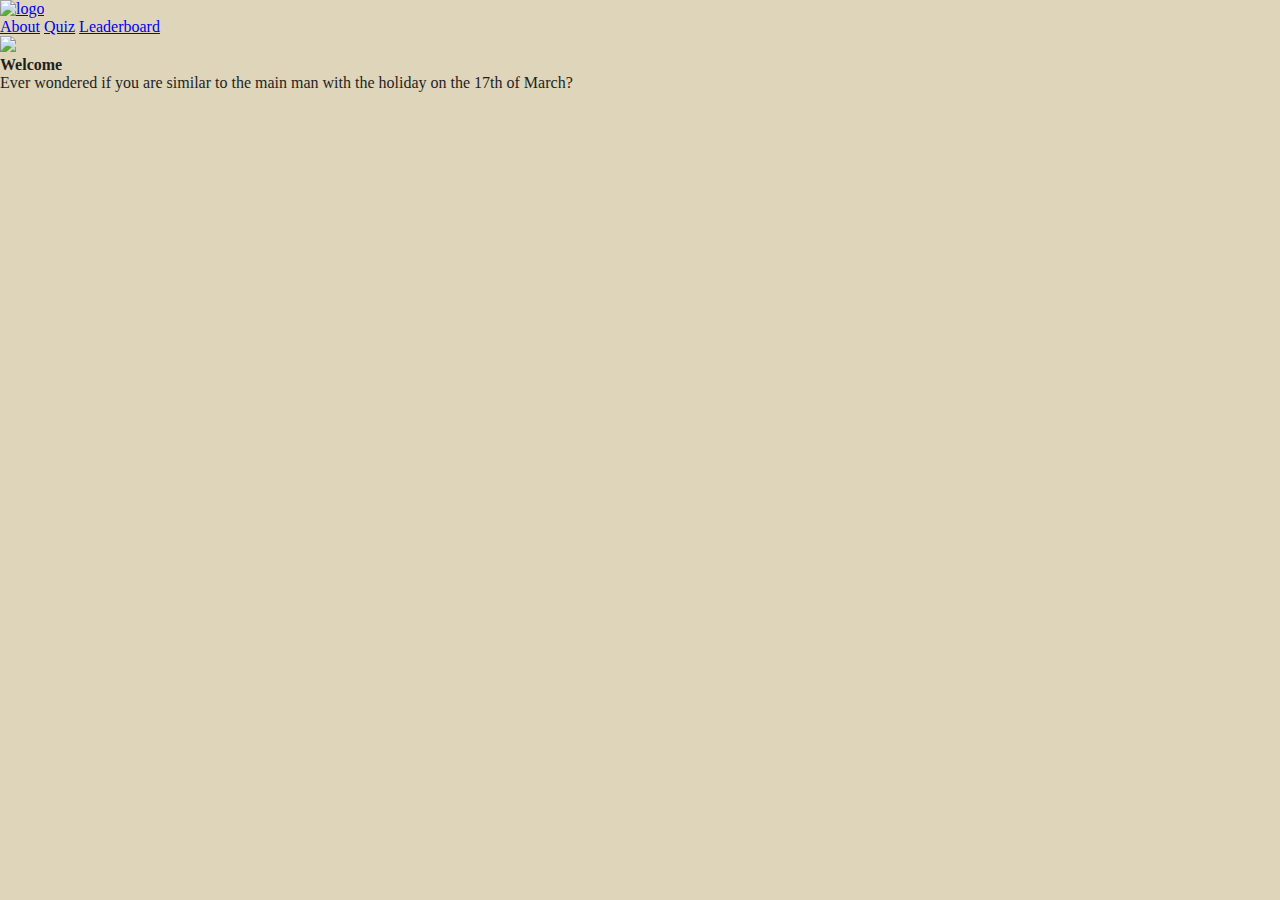
==== index.html @ 651b37b7 "Default navbar added, with accompanying JS to toggle mobile menu. Also, root variables and default c" ====
<!DOCTYPE html>
<html lang="en">
  <head>
    <meta charset="UTF-8" />
    <meta
      name="viewport"
      content="width=device-width, user-scalable=no, initial-scale=1.0, maximum-scale=1.0, minimum-scale=1.0"
    />
    <meta http-equiv="X-UA-Compatible" content="ie=edge" />
    <link rel="stylesheet" href="https://cdnjs.cloudflare.com/ajax/libs/bulma/0.9.2/css/bulma.min.css"
      integrity="sha512-byErQdWdTqREz6DLAA9pCnLbdoGGhXfU6gm1c8bkf7F51JVmUBlayGe2A31VpXWQP+eiJ3ilTAZHCR3vmMyybA=="
      crossorigin="anonymous"
    />
    <link rel="stylesheet" href="assets/css/style.css" />
    <title>How Patrick are you?</title>
  </head>
  <body>
    <nav class="navbar has-shadow is-white">
      <div class="navbar-brand">
        <a href="index.html" class="navbar-item">
          <img src="assets/images/logo-500x500.png" class="brand-image" alt="logo">
        </a>

        <a class="navbar-burger" id="burger-icon" aria-label="menu" aria-expanded="false" data-target="navbar-links">
          <span aria-hidden="true"></span>
          <span aria-hidden="true"></span>
          <span aria-hidden="true"></span>
        </a>
      </div>

      <div class="navbar-menu" id="nav-links">
        <div class="navbar-end">
          <a href="#" class="navbar-item">About</a>
          <a href="#" class="navbar-item">Quiz</a>
          <a href="#" class="navbar-item">Leaderboard</a>
        </div>
      </div>
    </nav>

    <div class="container">
      <div class="media">
        <figure class="media-left">
          <p class="image is-64x64">
            <img class="mx-4 my-4" src="assets/images/logo-200x200.png">
          </p>
        </figure>
        <div class="media-content">
          <div class="content mx-4">
            <p>
              <strong>Welcome</strong>
              <br>
              Ever wondered if you are similar to the main man with the holiday on the 17th of March?
            </p>
          </div>
        </div>
      </div>
    </div>

    <script src="assets/js/main.js" type="module" defer></script>
    <script src="assets/js/egg.js" defer></script>
    <!-- The core Firebase JS SDK is always required and must be listed first -->
    <script src="https://www.gstatic.com/firebasejs/8.2.10/firebase-app.js"></script>
    <script src="https://www.gstatic.com/firebasejs/8.2.10/firebase-firestore.js"></script>
  </body>
</html>
---- assets/css/style.css ----
/* Global styles */
@import url('https://fonts.googleapis.com/css2?family=Luckiest+Guy&family=Poppins:wght@200;300;400;500;600;700&display=swap');

:root {
    /* Color variables */
    --primary-color: #2a3719;
    --secondary-color: #5f6c39;
    --teritary-color: #ddd5ba;
    --supplementary-color-1: #e04b32;
    --supplementary-color-2: #cd8741;

    /* Typography variables */
    --primary-font: 'Luckiest Guy', sans-serif;
    --secondary-font: 'Poppins', sans-serif;
}

* {
    margin: 0;
    padding: 0;
    box-sizing: border-box;
}

body {
    min-height: 100vh;
    color: #1f1f1f;
    background: #ded5ba;
}

/* Navbar */

.navbar-item img {
    max-height: 4rem;
}
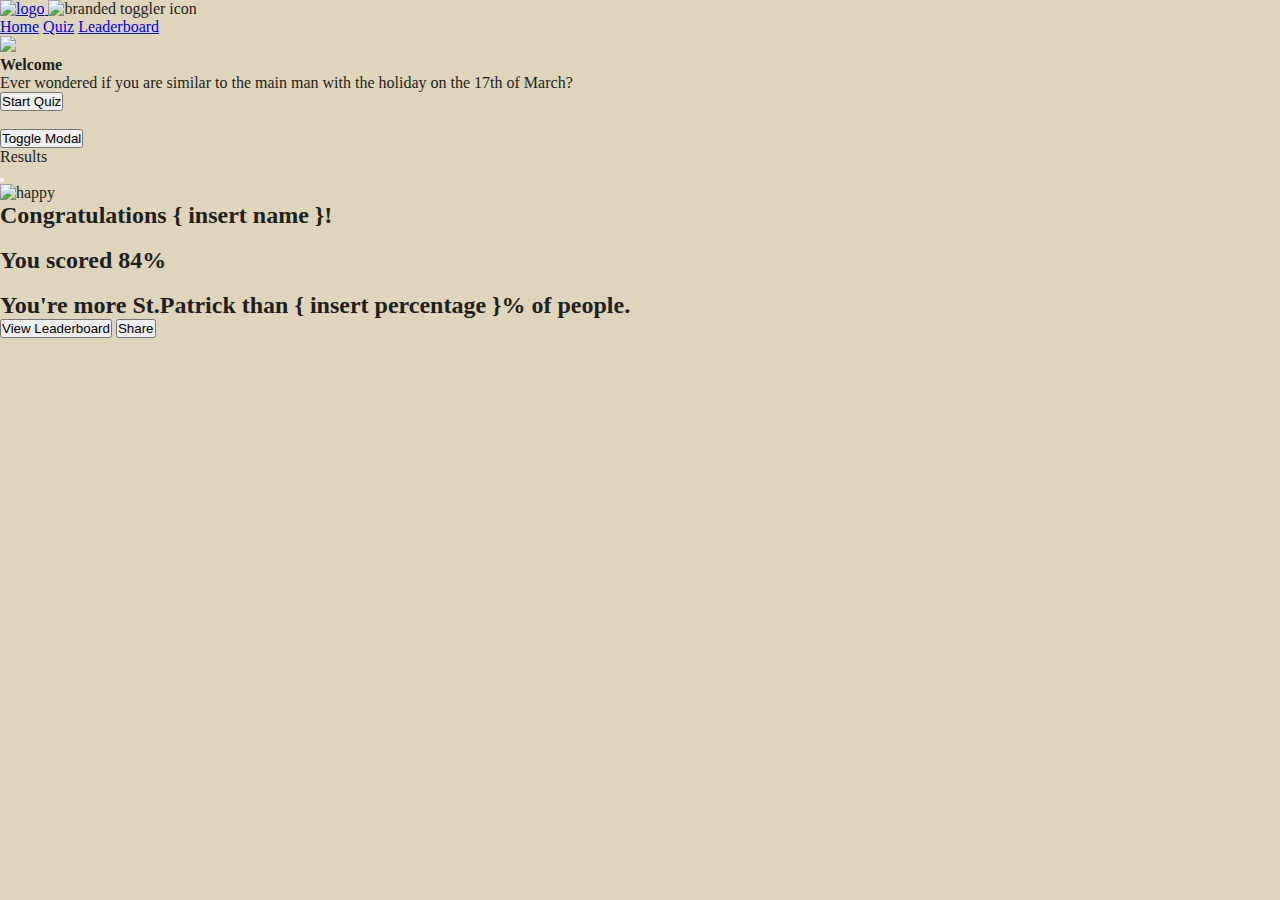
==== commit e7fc091f: "Adjust test html for quiz in index.html" ====
--- a/index.html
+++ b/index.html
@@ -7,7 +7,9 @@
       content="width=device-width, user-scalable=no, initial-scale=1.0, maximum-scale=1.0, minimum-scale=1.0"
     />
     <meta http-equiv="X-UA-Compatible" content="ie=edge" />
-    <link rel="stylesheet" href="https://cdnjs.cloudflare.com/ajax/libs/bulma/0.9.2/css/bulma.min.css"
+    <link
+      rel="stylesheet"
+      href="https://cdnjs.cloudflare.com/ajax/libs/bulma/0.9.2/css/bulma.min.css"
       integrity="sha512-byErQdWdTqREz6DLAA9pCnLbdoGGhXfU6gm1c8bkf7F51JVmUBlayGe2A31VpXWQP+eiJ3ilTAZHCR3vmMyybA=="
       crossorigin="anonymous"
     />
@@ -18,21 +20,29 @@
     <nav class="navbar has-shadow is-white">
       <div class="navbar-brand">
         <a href="index.html" class="navbar-item">
-          <img src="assets/images/logo-500x500.png" class="brand-image" alt="logo">
+          <img
+            src="assets/images/logo-500x500.png"
+            class="brand-image"
+            alt="logo"
+          />
         </a>
 
-        <a class="navbar-burger" id="burger-icon" aria-label="menu" aria-expanded="false" data-target="navbar-links">
-          <span aria-hidden="true"></span>
-          <span aria-hidden="true"></span>
-          <span aria-hidden="true"></span>
+        <a
+          class="navbar-burger"
+          id="burger-icon"
+          aria-label="menu"
+          aria-expanded="false"
+          data-target="navbar-links"
+        >
+          <img src="assets/images/happy.png" alt="branded toggler icon" />
         </a>
       </div>
 
       <div class="navbar-menu" id="nav-links">
         <div class="navbar-end">
-          <a href="#" class="navbar-item">About</a>
-          <a href="#" class="navbar-item">Quiz</a>
-          <a href="#" class="navbar-item">Leaderboard</a>
+          <a href="index.html" class="navbar-item active">Home</a>
+          <a href="quiz.html" class="navbar-item">Quiz</a>
+          <a href="leaderboard.html" class="navbar-item">Leaderboard</a>
         </div>
       </div>
     </nav>
@@ -41,24 +51,90 @@
       <div class="media">
         <figure class="media-left">
           <p class="image is-64x64">
-            <img class="mx-4 my-4" src="assets/images/logo-200x200.png">
+            <img class="mx-4 my-4" src="assets/images/logo-200x200.png" />
           </p>
         </figure>
         <div class="media-content">
           <div class="content mx-4">
             <p>
               <strong>Welcome</strong>
-              <br>
-              Ever wondered if you are similar to the main man with the holiday on the 17th of March?
+              <br />
+              Ever wondered if you are similar to the main man with the holiday
+              on the 17th of March?
             </p>
           </div>
+        </div>
+      </div>
+      
+      <!-- Quiz  -->
+      <section>
+        <div>
+          <button class="button is-primary">Start Quiz</button>
+          <div class="card">
+            <div class="card-content">
+              <div id=quiz-container class="content">
+                <form id=quiz-form>
+
+                </form>
+                
+              </div>
+            </div>
+          </div>
+        </div>
+
+
+      </section>
+        
+      <br />
+      <button class="button is-primary toggle-modal">Toggle Modal</button>
+      <!-- Modal that shows Results-->
+      <div class="modal">
+        <div class="modal-background"></div>
+        <div class="modal-card">
+          <header class="modal-card-head">
+            <p class="modal-card-title">Results</p>
+            <button class="delete" aria-label="close"></button>
+          </header>
+          <section class="modal-card-body">
+            <!-- Content ... -->
+            <div class="columns">
+              <div class="column">
+                <img src="assets/images/happy.png" alt="happy" />
+              </div>
+              <div class="column">
+                <h2 class="title is-6">Congratulations { insert name }!</h2>
+                <br />
+                <h2 class="subtitle is-6">You scored 84%</h2>
+                <br />
+                <h2 class="subtitle is-6">
+                  You're more St.Patrick than { insert percentage }% of people.
+                </h2>
+              </div>
+            </div>
+          </section>
+
+          <footer class="modal-card-foot">
+            <button class="button is-success">View Leaderboard</button>
+            <button class="button">Share</button>
+          </footer>
         </div>
       </div>
     </div>
 
     <script src="assets/js/main.js" type="module" defer></script>
     <script src="assets/js/egg.js" defer></script>
+    <script src="assets/js/quiz.js" type="module" defer></script>
     <!-- The core Firebase JS SDK is always required and must be listed first -->
+    <script
+      src="https://cdnjs.cloudflare.com/ajax/libs/firebase/8.2.10/firebase-app.min.js"
+      integrity="sha512-uhi8tWzjFbcViQhNZuPdN+IHMod12cFTR0t+wFEjKIsyMYtCcPmYPggC9TUx89INRK8Cxi3lJRuqIGBmoIVLsA=="
+      crossorigin="anonymous"
+    ></script>
+    <script
+      src="https://cdnjs.cloudflare.com/ajax/libs/firebase/8.2.10/firebase-storage.min.js"
+      integrity="sha512-aHHxjPF2yBEfLGFN186ttmR7i9igL6naLoCCh1EkwMxK6oP2+UqJ1Z2pqTYpjzPb8U+rwrXWAh0w51rD9dEwng=="
+      crossorigin="anonymous"
+    ></script>
     <script src="https://www.gstatic.com/firebasejs/8.2.10/firebase-app.js"></script>
     <script src="https://www.gstatic.com/firebasejs/8.2.10/firebase-firestore.js"></script>
   </body>
--- a/assets/css/style.css
+++ b/assets/css/style.css
@@ -1,33 +1,76 @@
 /* Global styles */
-@import url('https://fonts.googleapis.com/css2?family=Luckiest+Guy&family=Poppins:wght@200;300;400;500;600;700&display=swap');
+@import url("https://fonts.googleapis.com/css2?family=Luckiest+Guy&family=Poppins:wght@200;300;400;500;600;700&display=swap");
 
 :root {
-    /* Color variables */
-    --primary-color: #2a3719;
-    --secondary-color: #5f6c39;
-    --teritary-color: #ddd5ba;
-    --supplementary-color-1: #e04b32;
-    --supplementary-color-2: #cd8741;
+  /* Color variables */
+  --primary-color: #2a3719;
+  --secondary-color: #5f6c39;
+  --teritary-color: #ddd5ba;
+  --supplementary-color-1: #e04b32;
+  --supplementary-color-2: #cd8741;
 
-    /* Typography variables */
-    --primary-font: 'Luckiest Guy', sans-serif;
-    --secondary-font: 'Poppins', sans-serif;
+  /* Typography variables */
+  --primary-font: "Luckiest Guy", sans-serif;
+  --secondary-font: "Poppins", sans-serif;
 }
 
 * {
-    margin: 0;
-    padding: 0;
-    box-sizing: border-box;
+  margin: 0;
+  padding: 0;
+  box-sizing: border-box;
 }
 
 body {
-    min-height: 100vh;
-    color: #1f1f1f;
-    background: #ded5ba;
+  min-height: 100vh;
+  color: #1f1f1f;
+  background: #ded5ba;
 }
 
 /* Navbar */
 
 .navbar-item img {
-    max-height: 4rem;
-}+  max-height: 4rem;
+}
+
+.navbar-burger {
+  margin-top: 1rem;
+  margin-right: 1rem;
+}
+
+/* Leaderboard */
+
+.leaderboard-container {
+  height: 70vh;
+  display: flex;
+  flex-direction: column;
+  align-items: center;
+  justify-content: center;
+  font-family: var(--primary-font);
+  margin-top: 50px;
+}
+
+.leaderboard {
+  width: 80%;
+  background: white;
+  padding: 30px;
+  border-radius: 10px;
+  font-family: var(--secondary-font);
+}
+
+ol {
+  list-style: none;
+  display: flex;
+  flex-direction: column;
+  gap: 1rem;
+}
+
+li {
+  padding: 5px;
+  display: flex;
+  gap: 1rem;
+  list-style-position: inside;
+}
+
+.leaderboard-item {
+  border-bottom: 1px solid black;
+}
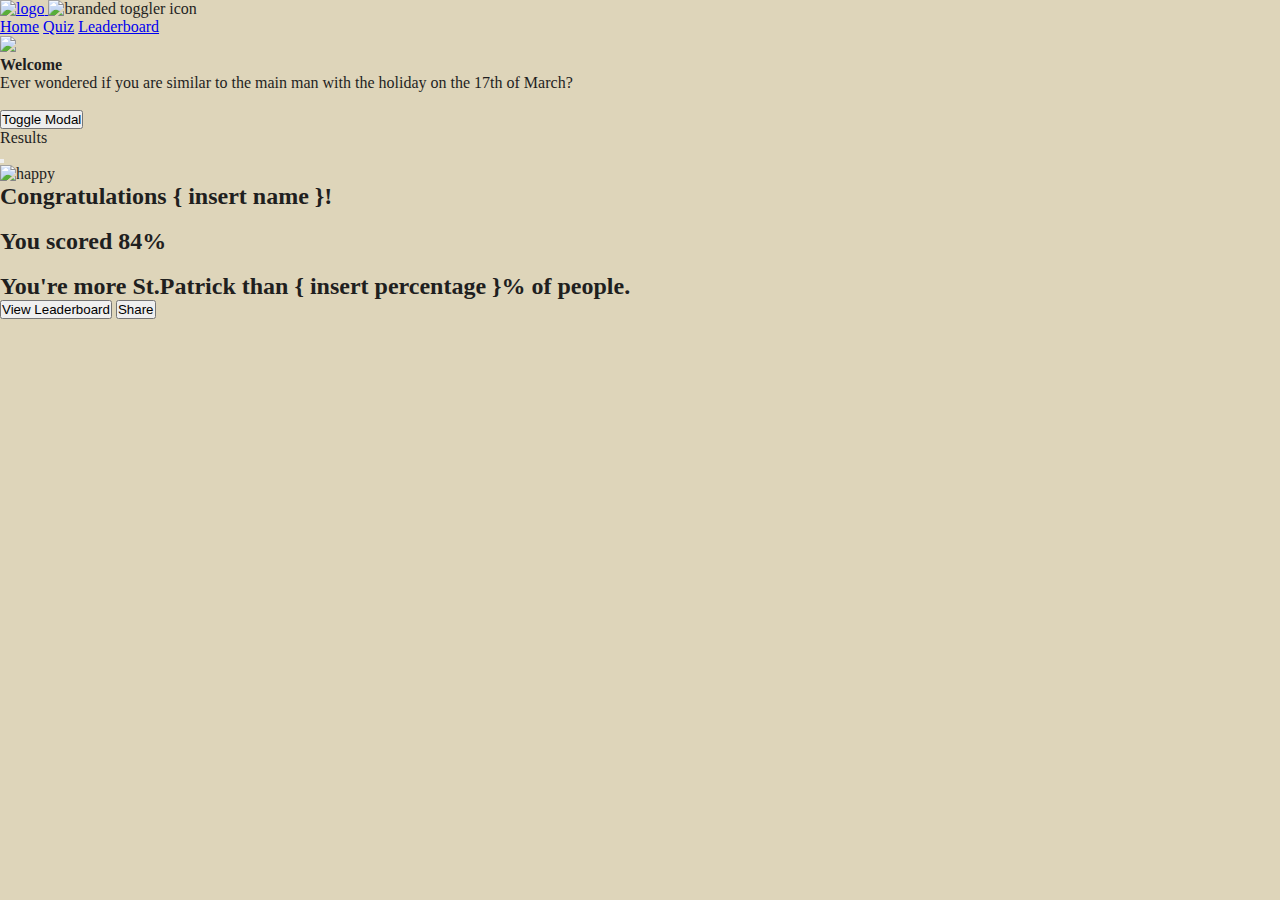
==== commit 2850171f: "Merge pull request #37 from Mr-Smyth/es-quiz-setup" ====
--- a/index.html
+++ b/index.html
@@ -66,24 +66,7 @@
         </div>
       </div>
       
-      <!-- Quiz  -->
-      <section>
-        <div>
-          <button class="button is-primary">Start Quiz</button>
-          <div class="card">
-            <div class="card-content">
-              <div id=quiz-container class="content">
-                <form id=quiz-form>
 
-                </form>
-                
-              </div>
-            </div>
-          </div>
-        </div>
-
-
-      </section>
         
       <br />
       <button class="button is-primary toggle-modal">Toggle Modal</button>
@@ -123,7 +106,6 @@
 
     <script src="assets/js/main.js" type="module" defer></script>
     <script src="assets/js/egg.js" defer></script>
-    <script src="assets/js/quiz.js" type="module" defer></script>
     <!-- The core Firebase JS SDK is always required and must be listed first -->
     <script
       src="https://cdnjs.cloudflare.com/ajax/libs/firebase/8.2.10/firebase-app.min.js"
--- a/assets/css/style.css
+++ b/assets/css/style.css
@@ -74,3 +74,17 @@
 .leaderboard-item {
   border-bottom: 1px solid black;
 }
+
+/* Quiz */
+
+#quiz-section {
+  width: 50%;
+}
+
+.questions {
+  font-family: var(--primary-font);
+}
+
+.answers {
+  font-family: var(--secondary-font);
+}
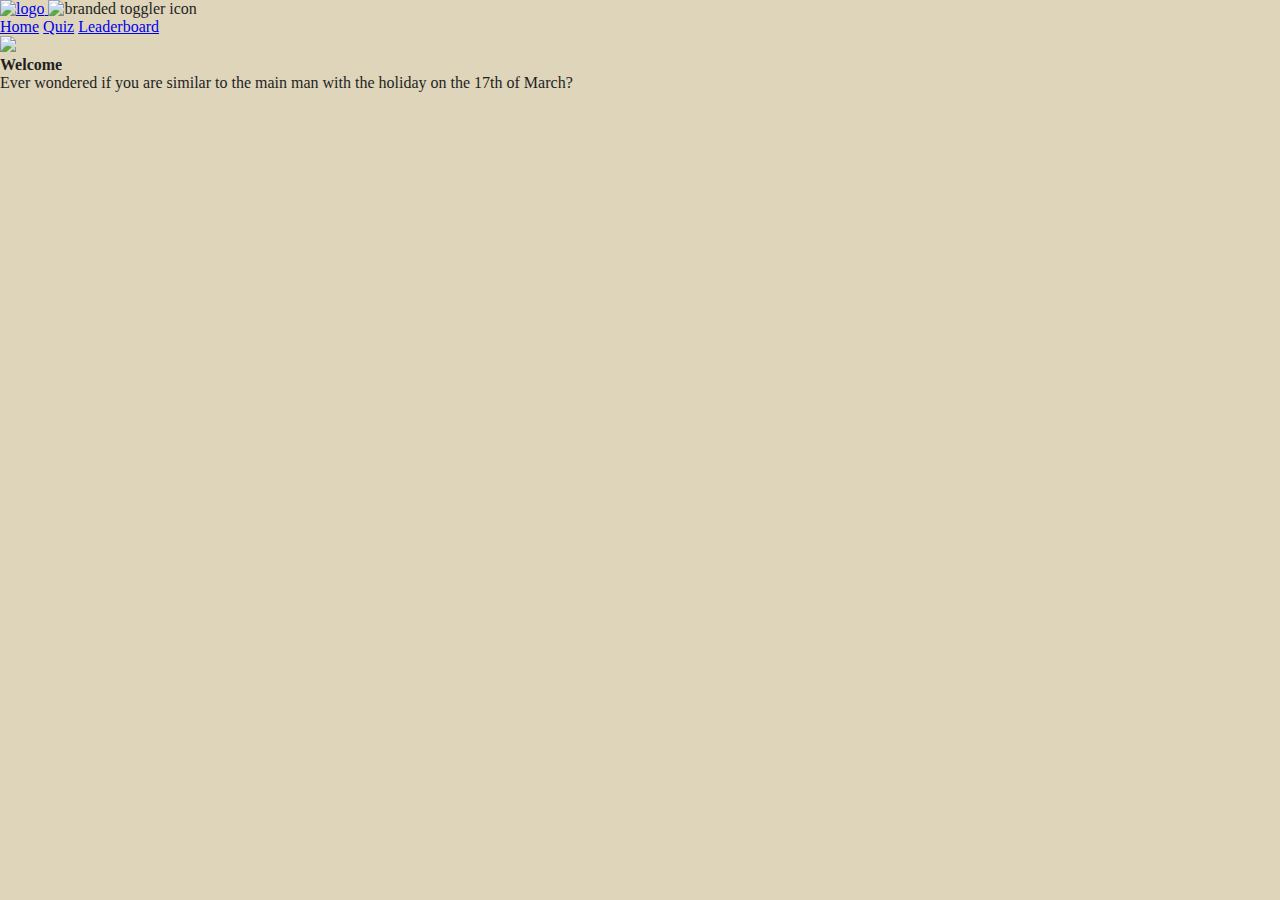
==== commit afa6bb41: "head element updated across html files" ====
--- a/index.html
+++ b/index.html
@@ -14,7 +14,7 @@
       crossorigin="anonymous"
     />
     <link rel="stylesheet" href="assets/css/style.css" />
-    <title>How Patrick are you?</title>
+    <title>How Patrick are you? | Home</title>
   </head>
   <body>
     <nav class="navbar has-shadow is-white">
@@ -65,43 +65,6 @@
           </div>
         </div>
       </div>
-      
-
-        
-      <br />
-      <button class="button is-primary toggle-modal">Toggle Modal</button>
-      <!-- Modal that shows Results-->
-      <div class="modal">
-        <div class="modal-background"></div>
-        <div class="modal-card">
-          <header class="modal-card-head">
-            <p class="modal-card-title">Results</p>
-            <button class="delete" aria-label="close"></button>
-          </header>
-          <section class="modal-card-body">
-            <!-- Content ... -->
-            <div class="columns">
-              <div class="column">
-                <img src="assets/images/happy.png" alt="happy" />
-              </div>
-              <div class="column">
-                <h2 class="title is-6">Congratulations { insert name }!</h2>
-                <br />
-                <h2 class="subtitle is-6">You scored 84%</h2>
-                <br />
-                <h2 class="subtitle is-6">
-                  You're more St.Patrick than { insert percentage }% of people.
-                </h2>
-              </div>
-            </div>
-          </section>
-
-          <footer class="modal-card-foot">
-            <button class="button is-success">View Leaderboard</button>
-            <button class="button">Share</button>
-          </footer>
-        </div>
-      </div>
     </div>
 
     <script src="assets/js/main.js" type="module" defer></script>
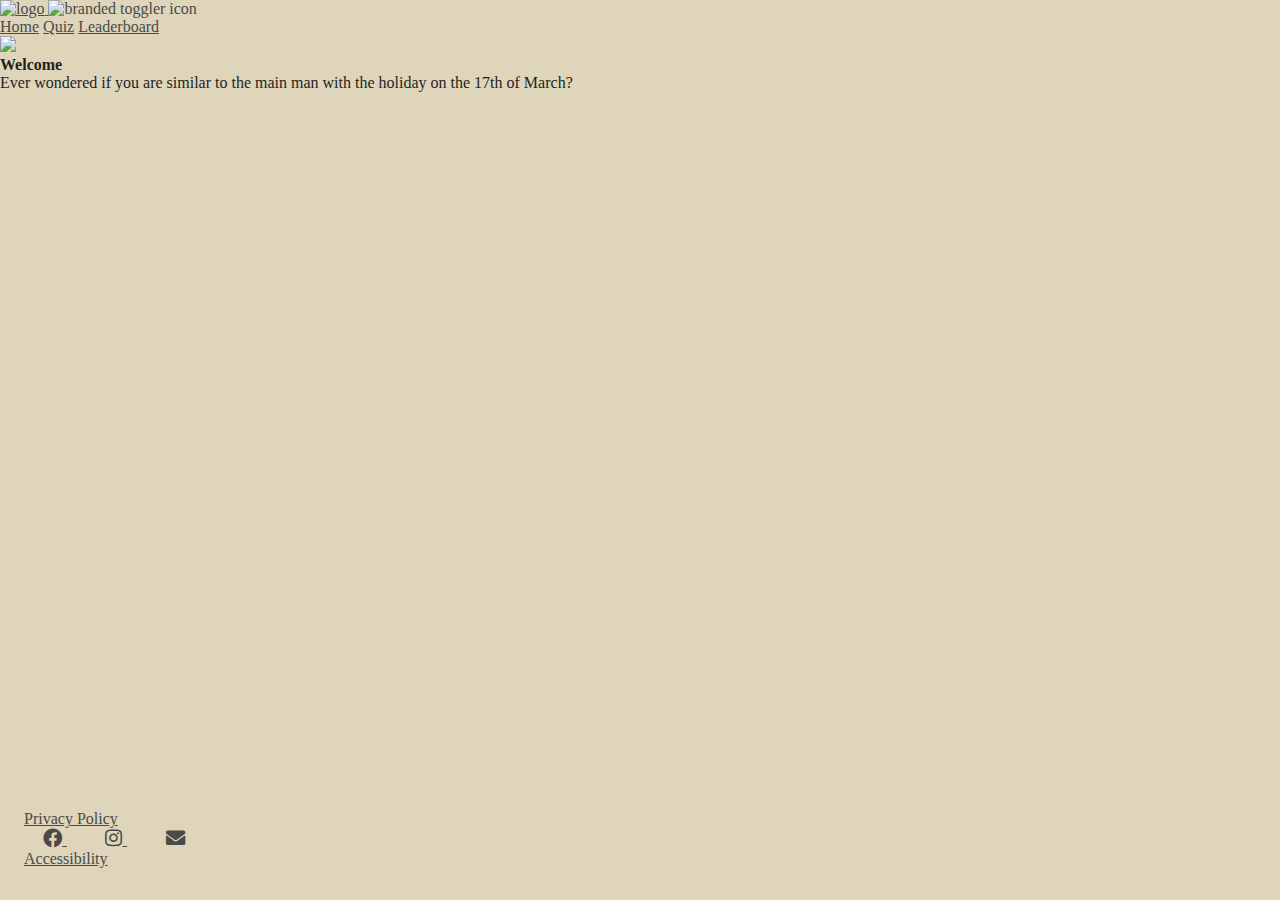
==== commit 6f931d6a: "Merge branch 'main' of https://github.com/auxfuse/how-patrick-are-you into error-pages" ====
--- a/index.html
+++ b/index.html
@@ -7,16 +7,18 @@
       content="width=device-width, user-scalable=no, initial-scale=1.0, maximum-scale=1.0, minimum-scale=1.0"
     />
     <meta http-equiv="X-UA-Compatible" content="ie=edge" />
+    <link rel="icon" href="assets/images/fav.png" type="image">
     <link
       rel="stylesheet"
       href="https://cdnjs.cloudflare.com/ajax/libs/bulma/0.9.2/css/bulma.min.css"
       integrity="sha512-byErQdWdTqREz6DLAA9pCnLbdoGGhXfU6gm1c8bkf7F51JVmUBlayGe2A31VpXWQP+eiJ3ilTAZHCR3vmMyybA=="
       crossorigin="anonymous"
     />
+    <link rel="stylesheet" href="https://use.fontawesome.com/releases/v5.8.1/css/all.css">
     <link rel="stylesheet" href="assets/css/style.css" />
     <title>How Patrick are you? | Home</title>
   </head>
-  <body>
+  <body class="main">
     <nav class="navbar has-shadow is-white">
       <div class="navbar-brand">
         <a href="index.html" class="navbar-item">
@@ -47,7 +49,7 @@
       </div>
     </nav>
 
-    <div class="container">
+    <div class="container section">
       <div class="media">
         <figure class="media-left">
           <p class="image is-64x64">
@@ -67,6 +69,33 @@
       </div>
     </div>
 
+    <footer class="footer">
+      <div class="columns">
+        <div class="column">
+          <p class="has-text-centered"><a href="privacy-policy.html">Privacy Policy</a></p>
+        </div>
+        <div class="column">
+          <p class="has-text-centered social-links">
+            <a target="_blank" rel="noopener" href="https://www.facebook.com/">
+              <i class="fab fa-facebook" aria-hidden="true"></i>
+              <span class="sr-only">Facebook</span>
+            </a>
+            <a target="_blank" rel="noopener" href="https://www.instagram.com/">
+              <i class="fab fa-instagram" aria-hidden="true"></i>
+              <span class="sr-only">Instagram</span>
+            </a>
+            <a target="_blank" rel="noopener" href="mailto:someone@example.com">
+              <i class="fas fa-envelope" aria-hidden="true"></i>
+              <span class="sr-only">Email</span>
+            </a>
+          </p>
+        </div>
+        <div class="column">
+          <p class="has-text-centered"><a href="accessibility.html">Accessibility</a></p>
+        </div>
+      </div>
+    </footer>
+
     <script src="assets/js/main.js" type="module" defer></script>
     <script src="assets/js/egg.js" defer></script>
     <!-- The core Firebase JS SDK is always required and must be listed first -->
--- a/assets/css/style.css
+++ b/assets/css/style.css
@@ -26,6 +26,10 @@
   background: #ded5ba;
 }
 
+a {
+  color: #4a4a4a;
+}
+
 /* Navbar */
 
 .navbar-item img {
@@ -40,7 +44,6 @@
 /* Leaderboard */
 
 .leaderboard-container {
-  height: 70vh;
   display: flex;
   flex-direction: column;
   align-items: center;
@@ -50,7 +53,8 @@
 }
 
 .leaderboard {
-  width: 80%;
+  min-width: 50vw;
+  max-width: 90vw;
   background: white;
   padding: 30px;
   border-radius: 10px;
@@ -64,15 +68,21 @@
   gap: 1rem;
 }
 
+.content ol {
+  margin-left: 0;
+  margin-top: 0;
+}
+
 li {
   padding: 5px;
   display: flex;
   gap: 1rem;
   list-style-position: inside;
+  white-space: normal;
 }
 
 .leaderboard-item {
-  border-bottom: 1px solid black;
+  border-bottom: 1px solid var(--teritary-color);
 }
 
 /* Quiz */
@@ -85,6 +95,72 @@
   font-family: var(--primary-font);
 }
 
-.answers {
+.answers label {
   font-family: var(--secondary-font);
+  font-size: 1.2rem;
+  cursor: pointer;
+  border-radius: 10px;
+  background-color: white;
+  width: 100%;
+  padding: 20px;
+  margin-bottom: 20px;
+  text-align: center;
 }
+
+.answers input[type="radio"] {
+  display: none;
+}
+
+/* Footer */
+
+.main {
+  display: flex;
+  flex-direction: column;
+}
+
+.section {
+  flex: 1;
+}
+
+.footer {
+  padding: 2rem 1.5rem;
+}
+
+.social-links {
+  font-size: 1.2rem;
+}
+
+.social-links a {
+  padding: 0 1.2rem;
+}
+.answers input[type="radio"]:checked + label {
+  background: var(--primary-color);
+  color: var(--supplementary-color-2);
+}
+
+.answers label:hover {
+  background: var(--secondary-color);
+  color: white;
+}
+
+/* Privacy */
+.priv-play {
+  background-color: #faad60;
+  color: #fff;
+  font-size: 20px;
+  font-weight: 500;
+  border: none;
+  padding: 15px 32px;
+  text-align: center;
+  text-decoration: none;
+  display: inline-block;
+  margin: auto;
+  display: flex;
+  border-radius: 10px;
+  transition-duration: 0.4s;
+}
+
+.priv-play:hover {
+  background-color: #e04b32;
+  color: #fff;
+}
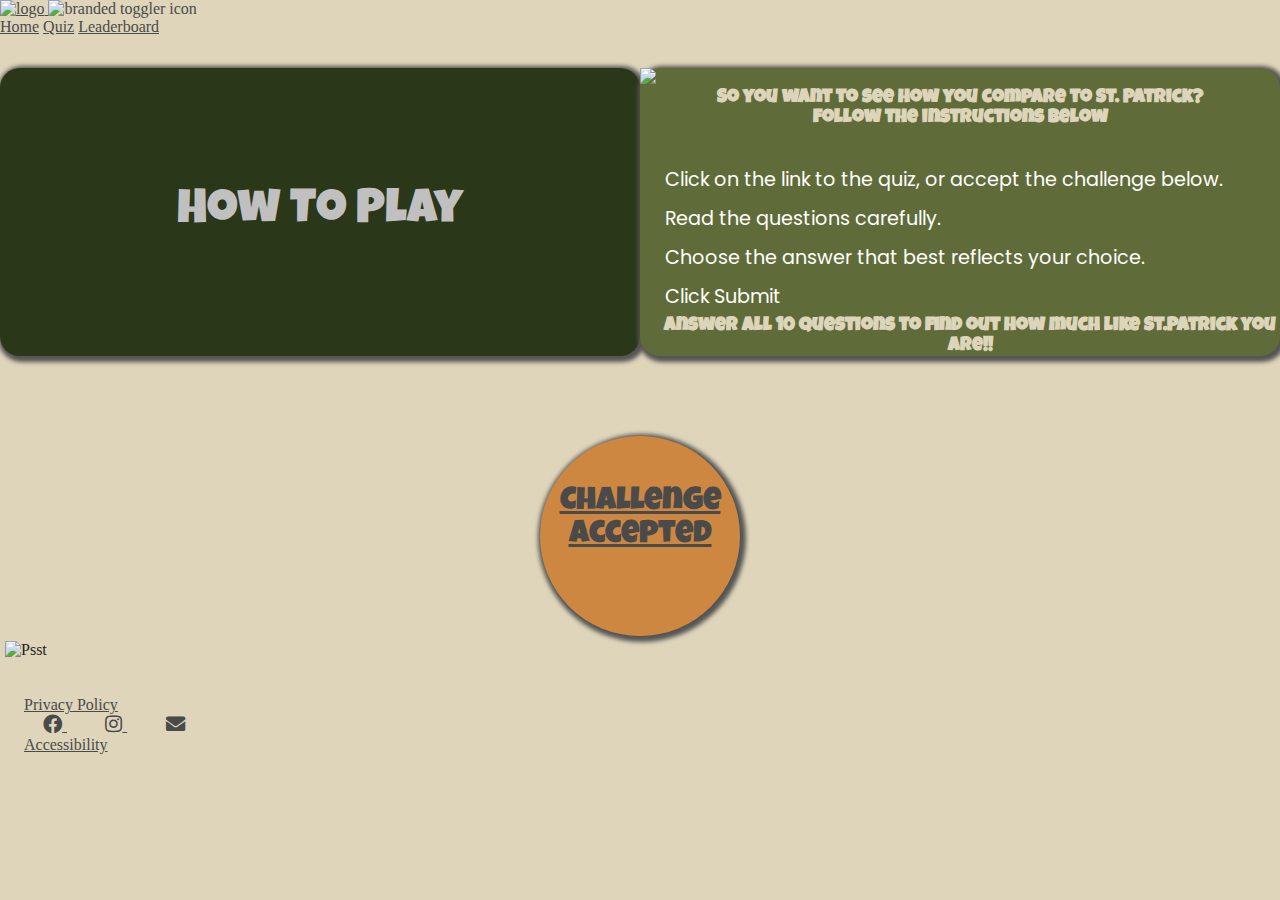
==== commit 5b386b2c: "Merge with upstream" ====
--- a/index.html
+++ b/index.html
@@ -7,16 +7,16 @@
       content="width=device-width, user-scalable=no, initial-scale=1.0, maximum-scale=1.0, minimum-scale=1.0"
     />
     <meta http-equiv="X-UA-Compatible" content="ie=edge" />
-    <link rel="icon" href="assets/images/fav.png" type="image">
+    <link rel="icon" href="assets/images/fav.png" type="image" />
     <link
       rel="stylesheet"
       href="https://cdnjs.cloudflare.com/ajax/libs/bulma/0.9.2/css/bulma.min.css"
       integrity="sha512-byErQdWdTqREz6DLAA9pCnLbdoGGhXfU6gm1c8bkf7F51JVmUBlayGe2A31VpXWQP+eiJ3ilTAZHCR3vmMyybA=="
       crossorigin="anonymous"
     />
-    <link rel="stylesheet" href="https://use.fontawesome.com/releases/v5.8.1/css/all.css">
+    <link rel="stylesheet" href="https://use.fontawesome.com/releases/v5.8.1/css/all.css"/>
     <link rel="stylesheet" href="assets/css/style.css" />
-    <title>How Patrick are you? | Home</title>
+    <title>How Patrick are you?</title>
   </head>
   <body class="main">
     <nav class="navbar has-shadow is-white">
@@ -49,30 +49,70 @@
       </div>
     </nav>
 
-    <div class="container section">
-      <div class="media">
-        <figure class="media-left">
-          <p class="image is-64x64">
-            <img class="mx-4 my-4" src="assets/images/logo-200x200.png" />
-          </p>
-        </figure>
-        <div class="media-content">
-          <div class="content mx-4">
-            <p>
-              <strong>Welcome</strong>
-              <br />
-              Ever wondered if you are similar to the main man with the holiday
-              on the 17th of March?
-            </p>
+    <div class="container is-fluid">
+
+      <!-- Dropdown section -->
+      <div class="how-container columns">
+        <div class="dropdown column is-three-quarters">
+          <div class="dropdown-trigger">
+            <button class="how-button" aria-haspopup="true" aria-controls="how-to-play-menu">
+              <span>How To Play</span>
+            </button>
+          </div>
+          <div class="dropdown-menu" id="how-to-play-menu" role="menu">
+            <div class="dropdown-content">
+              <div class="dropdown-item">
+                <figure class="media-center">
+                  <p class="image is-64x64">
+                    <img class="mx-4 my-4" src="assets/images/logo-200x200.png" />
+                  </p>
+                </figure>
+                <h2>So you want to see how you compare to St. Patrick?</h2>
+                <h2>follow the instructions below</h2>
+                <ul>
+                  <li>
+                    Click on the link to the quiz, or accept the challenge below.
+                  </li>
+                  <li>
+                    Read the questions carefully.
+                  </li>
+                  <li>
+                    Choose the answer that best reflects your choice.
+                  </li>
+                  <li>
+                    Click Submit
+                  </li>
+                  <h2 class="mt-4">
+                    Answer all 10 Questions to find out how much like St.Patrick you are!!
+                  </h2>
+                </ul>
+              </div>
+            </div>
           </div>
         </div>
       </div>
+
+      <!-- Call to action -->
+      <div class="container cta-container is-fluid">
+        <a href="quiz.html" class="cta-button">Challenge Accepted</a>
+      </div>
     </div>
 
+    
+
+    
+
+    <div class="secret-message">
+      <img src="assets/images/seamus-says.png" alt="Psst">
+      <img src="assets/images/seamus.png" class="img-top" alt="If we winter this one out we can summer anywhere - Seamus Heaney">
+    </div>
+    
     <footer class="footer">
       <div class="columns">
         <div class="column">
-          <p class="has-text-centered"><a href="privacy-policy.html">Privacy Policy</a></p>
+          <p class="has-text-centered">
+            <a href="privacy-policy.html">Privacy Policy</a>
+          </p>
         </div>
         <div class="column">
           <p class="has-text-centered social-links">
@@ -91,24 +131,15 @@
           </p>
         </div>
         <div class="column">
-          <p class="has-text-centered"><a href="accessibility.html">Accessibility</a></p>
+          <p class="has-text-centered">
+            <a href="accessibility.html">Accessibility</a>
+          </p>
         </div>
       </div>
     </footer>
 
     <script src="assets/js/main.js" type="module" defer></script>
     <script src="assets/js/egg.js" defer></script>
-    <!-- The core Firebase JS SDK is always required and must be listed first -->
-    <script
-      src="https://cdnjs.cloudflare.com/ajax/libs/firebase/8.2.10/firebase-app.min.js"
-      integrity="sha512-uhi8tWzjFbcViQhNZuPdN+IHMod12cFTR0t+wFEjKIsyMYtCcPmYPggC9TUx89INRK8Cxi3lJRuqIGBmoIVLsA=="
-      crossorigin="anonymous"
-    ></script>
-    <script
-      src="https://cdnjs.cloudflare.com/ajax/libs/firebase/8.2.10/firebase-storage.min.js"
-      integrity="sha512-aHHxjPF2yBEfLGFN186ttmR7i9igL6naLoCCh1EkwMxK6oP2+UqJ1Z2pqTYpjzPb8U+rwrXWAh0w51rD9dEwng=="
-      crossorigin="anonymous"
-    ></script>
     <script src="https://www.gstatic.com/firebasejs/8.2.10/firebase-app.js"></script>
     <script src="https://www.gstatic.com/firebasejs/8.2.10/firebase-firestore.js"></script>
   </body>
--- a/assets/css/style.css
+++ b/assets/css/style.css
@@ -2,165 +2,351 @@
 @import url("https://fonts.googleapis.com/css2?family=Luckiest+Guy&family=Poppins:wght@200;300;400;500;600;700&display=swap");
 
 :root {
-  /* Color variables */
-  --primary-color: #2a3719;
-  --secondary-color: #5f6c39;
-  --teritary-color: #ddd5ba;
-  --supplementary-color-1: #e04b32;
-  --supplementary-color-2: #cd8741;
-
-  /* Typography variables */
-  --primary-font: "Luckiest Guy", sans-serif;
-  --secondary-font: "Poppins", sans-serif;
+    /* Color variables */
+    --primary-color: #2a3719;
+    --secondary-color: #5f6c39;
+    --teritary-color: #ddd5ba;
+    --supplementary-color-1: #e04b32;
+    --supplementary-color-2: #cd8741;
+
+    /* Typography variables */
+    --primary-font: "Luckiest Guy", sans-serif;
+    --secondary-font: "Poppins", sans-serif;
 }
 
 * {
-  margin: 0;
-  padding: 0;
-  box-sizing: border-box;
+    margin: 0;
+    padding: 0;
+    box-sizing: border-box;
 }
 
 body {
-  min-height: 100vh;
-  color: #1f1f1f;
-  background: #ded5ba;
+    min-height: 100vh;
+    color: #1f1f1f;
+    background: #ded5ba;
 }
 
 a {
-  color: #4a4a4a;
+    color: #4a4a4a;
 }
 
 /* Navbar */
 
 .navbar-item img {
-  max-height: 4rem;
+    max-height: 4rem;
 }
 
 .navbar-burger {
-  margin-top: 1rem;
-  margin-right: 1rem;
-}
-
-/* Leaderboard */
-
-.leaderboard-container {
+    margin-top: 1rem;
+    margin-right: 1rem;
+}
+
+/* Home page */
+
+.how-container {
+  margin-top: 2rem;
   display: flex;
-  flex-direction: column;
-  align-items: center;
   justify-content: center;
+}
+
+.dropdown-trigger,
+.dropdown {
+  display: flex;
+  width: 100%;
+  justify-content: center;
+}
+
+.how-button {
+  border: none;
+  padding: 30px;
+  width: 100%;
+  border-radius: 20px;
+  background-color: var(--primary-color);
   font-family: var(--primary-font);
-  margin-top: 50px;
-}
-
-.leaderboard {
-  min-width: 50vw;
-  max-width: 90vw;
-  background: white;
-  padding: 30px;
-  border-radius: 10px;
-  font-family: var(--secondary-font);
-}
-
-ol {
-  list-style: none;
-  display: flex;
-  flex-direction: column;
-  gap: 1rem;
-}
-
-.content ol {
-  margin-left: 0;
-  margin-top: 0;
-}
-
-li {
-  padding: 5px;
-  display: flex;
-  gap: 1rem;
-  list-style-position: inside;
-  white-space: normal;
-}
-
-.leaderboard-item {
-  border-bottom: 1px solid var(--teritary-color);
-}
-
-/* Quiz */
-
-#quiz-section {
-  width: 50%;
-}
-
-.questions {
+  font-size: 3rem;
+  color: silver;
+  box-shadow: 2px 2px 4px 4px #555555;
+  cursor: pointer;
+}
+
+.dropdown-menu {
+  width: 100%;
+}
+.how-button:hover {
+  color: var(--supplementary-color-2);
+}
+
+.dropdown-content {
+  background-color: var(--secondary-color);
+  border-radius: 20px;
+  box-shadow: 2px 2px 4px 4px #555555;
+}
+.dropdown-item h2 {
   font-family: var(--primary-font);
-}
-
-.answers label {
+  font-size: 1.2rem;
+  text-align: center;
+  color: var(--teritary-color)
+}
+
+.dropdown-item ul {
+  margin-top: 2rem;
   font-family: var(--secondary-font);
   font-size: 1.2rem;
+  color: white;
+  padding-left: 20px;
+}
+
+/* Call to acction */
+
+.cta-container {
+  margin-top: 5rem;
+  display: flex;
+  justify-content: center;
+}
+
+.cta-button {
+  text-align: center;
+  padding-top: 50px;
+  height: 200px;
+  width: 200px;
+  border-radius: 50%;
+  font-size: 2rem;
+  font-family: var(--primary-font);
+  background-color: var(--supplementary-color-2);
+  border: none;
+  box-shadow: 2px 2px 4px 4px #555555;
   cursor: pointer;
+}
+
+.cta-button:hover {
+  color: var(--supplementary-color-1)
+}
+
+/* Leaderboard */
+
+.leaderboard-container {
+    display: flex;
+    flex-direction: column;
+    align-items: center;
+    justify-content: center;
+    font-family: var(--primary-font);
+    margin-top: 50px;
+}
+
+.leaderboard {
+    min-width: 50vw;
+    max-width: 90vw;
+    background: white;
+    padding: 30px;
+    border-radius: 10px;
+    font-family: var(--secondary-font);
+}
+
+ol {
+    list-style: none;
+    display: flex;
+    flex-direction: column;
+    gap: 1rem;
+}
+
+.content ol {
+    margin-left: 0;
+    margin-top: 0;
+}
+
+li {
+    padding: 5px;
+    display: flex;
+    justify-content: space-between;
+    align-items: center;
+    gap: 1rem;
+    list-style-position: inside;
+    white-space: normal;
+}
+
+.leaderboard-heading {
+    display: flex;
+    justify-content: space-between;
+}
+
+.leaderboard-item {
+    border-bottom: 1px solid var(--teritary-color);
+}
+
+#gold-medal {
+    color: #daa520;
+}
+
+#silver-medal {
+    color: #c0c0c0;
+}
+
+#bronze-medal {
+    color: #a52a2a;
+}
+
+.shhh {
+    color: var(--teritary-color);
+    font-size: 2.8rem;
+}
+
+/* Quiz */
+
+#quiz-section {
+    width: 50%;
+    margin-bottom: 100px;
+}
+
+.questions {
+    font-family: var(--primary-font);
+}
+
+.answers label {
+    font-family: var(--secondary-font);
+    font-size: 1.2rem;
+    cursor: pointer;
+    border-radius: 10px;
+    background-color: white;
+    width: 100%;
+    padding: 20px;
+    margin-bottom: 15px;
+    text-align: center;
+}
+
+.answers input[type="radio"] {
+    display: none;
+}
+.quiz-button {
+  margin-top: 3rem;
+  border: none;
+  width:100%;
+  padding: 20px;
   border-radius: 10px;
-  background-color: white;
-  width: 100%;
-  padding: 20px;
-  margin-bottom: 20px;
-  text-align: center;
-}
-
-.answers input[type="radio"] {
-  display: none;
-}
+  background-color: var(--secondary-color);
+  font-family: var(--primary-font);
+  font-size: 2rem;
+  color: var(--supplementary-color-2);
+}
+
+.quiz-button:hover {
+  color: silver;
+}
+
 
 /* Footer */
 
 .main {
-  display: flex;
-  flex-direction: column;
+    display: flex;
+    flex-direction: column;
 }
 
 .section {
-  flex: 1;
+    flex: 1;
 }
 
 .footer {
-  padding: 2rem 1.5rem;
+    padding: 2rem 1.5rem;
 }
 
 .social-links {
-  font-size: 1.2rem;
+    font-size: 1.2rem;
 }
 
 .social-links a {
-  padding: 0 1.2rem;
-}
+    padding: 0 1.2rem;
+}
+
 .answers input[type="radio"]:checked + label {
-  background: var(--primary-color);
-  color: var(--supplementary-color-2);
+    background: var(--primary-color);
+    color: var(--supplementary-color-2);
 }
 
 .answers label:hover {
-  background: var(--secondary-color);
-  color: white;
+    background: var(--secondary-color);
+    color: white;
 }
 
 /* Privacy */
+
 .priv-play {
-  background-color: #faad60;
-  color: #fff;
-  font-size: 20px;
-  font-weight: 500;
-  border: none;
-  padding: 15px 32px;
-  text-align: center;
-  text-decoration: none;
-  display: inline-block;
-  margin: auto;
-  display: flex;
-  border-radius: 10px;
-  transition-duration: 0.4s;
+    background-color: var(--supplementary-color-2);
+    color: var(--teritary-color);
+    font-size: 20px;
+    font-weight: 500;
+    border: none;
+    padding: 15px 32px;
+    text-align: center;
+    text-decoration: none;
+    margin: auto;
+    display: flex;
+    border-radius: 10px;
+    transition-duration: 0.4s;
 }
 
 .priv-play:hover {
-  background-color: #e04b32;
-  color: #fff;
-}
+    background-color: var(--supplementary-color-1);
+    color: var(--teritary-color);
+}
+
+/* Accessibility */
+
+ul.accessibility-list {
+    list-style-type: none;
+}
+
+.accessibility-list-item {
+    justify-content: normal;
+}
+
+ul .accessibility-list-item::before {
+    content: '';
+    display: inline-block;
+    min-height: 25px;
+    min-width: 25px;
+    background-image: url("../images/happy.png");
+    background-size: contain;
+    background-repeat: no-repeat;
+}
+
+/* Seamus says egg */
+.secret-message {
+    position: relative;
+    padding: 5px;
+}
+
+.secret-message .img-top {
+    display: none;
+}
+
+.secret-message:hover .img-top {
+    display: inline;
+}
+
+/* 404/500 pages */
+
+#bg-alt-color {
+    background: #000000;
+}
+
+.centering {
+    display: flex;
+    align-items: center;
+}
+
+.error-desc {
+    font-family: 'Poppins', sans-serif;
+    display: flex;
+    flex-direction: column;
+    justify-content: center;
+    color: var(--teritary-color);
+}
+
+.error-img {
+    display: block;
+    margin: 0 auto;
+}
+
+.border-left {
+    border-left: 3px solid #ffffff;
+    stroke-linecap: round;
+}
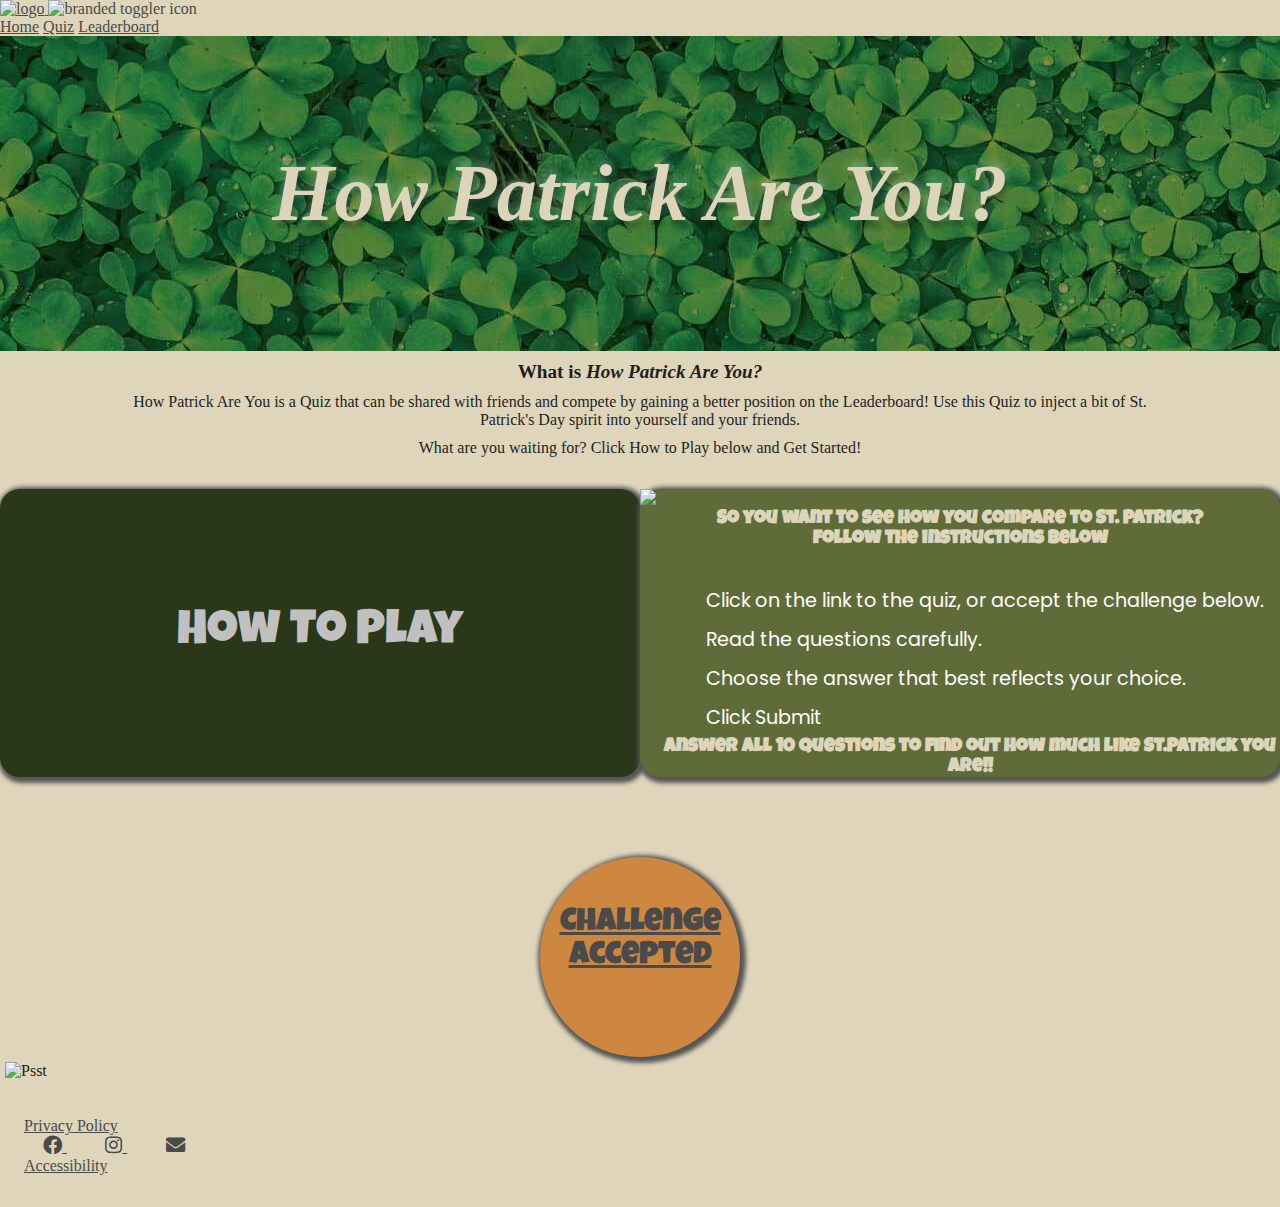
==== commit 2a0c7a44: "Merge pull request #62 from kenwilde1/landing-page-content" ====
--- a/index.html
+++ b/index.html
@@ -14,48 +14,71 @@
       integrity="sha512-byErQdWdTqREz6DLAA9pCnLbdoGGhXfU6gm1c8bkf7F51JVmUBlayGe2A31VpXWQP+eiJ3ilTAZHCR3vmMyybA=="
       crossorigin="anonymous"
     />
-    <link rel="stylesheet" href="https://use.fontawesome.com/releases/v5.8.1/css/all.css"/>
+    <link
+      rel="stylesheet"
+      href="https://use.fontawesome.com/releases/v5.8.1/css/all.css"
+    />
     <link rel="stylesheet" href="assets/css/style.css" />
     <title>How Patrick are you?</title>
   </head>
   <body class="main">
     <nav class="navbar has-shadow is-white">
-      <div class="navbar-brand">
-        <a href="index.html" class="navbar-item">
-          <img
-            src="assets/images/logo-500x500.png"
-            class="brand-image"
-            alt="logo"
-          />
-        </a>
+      <div class="container">
+        <div class="navbar-brand">
+          <a href="index.html" class="navbar-item">
+            <img
+              src="assets/images/logo-500x500.png"
+              class="brand-image"
+              alt="logo"
+            />
+          </a>
 
-        <a
-          class="navbar-burger"
-          id="burger-icon"
-          aria-label="menu"
-          aria-expanded="false"
-          data-target="navbar-links"
-        >
-          <img src="assets/images/happy.png" alt="branded toggler icon" />
-        </a>
-      </div>
+          <a
+            class="navbar-burger"
+            id="burger-icon"
+            aria-label="menu"
+            aria-expanded="false"
+            data-target="navbar-links"
+          >
+            <img src="assets/images/happy.png" alt="branded toggler icon" />
+          </a>
+        </div>
 
-      <div class="navbar-menu" id="nav-links">
-        <div class="navbar-end">
-          <a href="index.html" class="navbar-item active">Home</a>
-          <a href="quiz.html" class="navbar-item">Quiz</a>
-          <a href="leaderboard.html" class="navbar-item">Leaderboard</a>
+        <div class="navbar-menu" id="nav-links">
+          <div class="navbar-end">
+            <a href="index.html" class="navbar-item active">Home</a>
+            <a href="quiz.html" class="navbar-item">Quiz</a>
+            <a href="leaderboard.html" class="navbar-item">Leaderboard</a>
+          </div>
         </div>
       </div>
     </nav>
 
+    <div class="landing-image">
+      <h1>How Patrick Are You?</h1>
+    </div>
+
+    <div class="landing-info">
+      <h2>What is <em>How Patrick Are You?</em></h2>
+      <p>
+        How Patrick Are You is a Quiz that can be shared with friends and
+        compete by gaining a better position on the Leaderboard! Use this Quiz
+        to inject a bit of St. Patrick's Day spirit into yourself and your
+        friends.
+      </p>
+      <p>What are you waiting for? Click How to Play below and Get Started!</p>
+    </div>
+
     <div class="container is-fluid">
-
       <!-- Dropdown section -->
       <div class="how-container columns">
         <div class="dropdown column is-three-quarters">
           <div class="dropdown-trigger">
-            <button class="how-button" aria-haspopup="true" aria-controls="how-to-play-menu">
+            <button
+              class="how-button"
+              aria-haspopup="true"
+              aria-controls="how-to-play-menu"
+            >
               <span>How To Play</span>
             </button>
           </div>
@@ -64,26 +87,29 @@
               <div class="dropdown-item">
                 <figure class="media-center">
                   <p class="image is-64x64">
-                    <img class="mx-4 my-4" src="assets/images/logo-200x200.png" />
+                    <img
+                      class="mx-4 my-4"
+                      src="assets/images/logo-200x200.png"
+                    />
                   </p>
                 </figure>
                 <h2>So you want to see how you compare to St. Patrick?</h2>
                 <h2>follow the instructions below</h2>
-                <ul>
-                  <li>
-                    Click on the link to the quiz, or accept the challenge below.
+                <ul class="instructions">
+                  <li class="instruction-list-item">
+                    Click on the link to the quiz, or accept the challenge
+                    below.
                   </li>
-                  <li>
+                  <li class="instruction-list-item">
                     Read the questions carefully.
                   </li>
-                  <li>
+                  <li class="instruction-list-item">
                     Choose the answer that best reflects your choice.
                   </li>
-                  <li>
-                    Click Submit
-                  </li>
+                  <li class="instruction-list-item">Click Submit</li>
                   <h2 class="mt-4">
-                    Answer all 10 Questions to find out how much like St.Patrick you are!!
+                    Answer all 10 Questions to find out how much like St.Patrick
+                    you are!!
                   </h2>
                 </ul>
               </div>
@@ -98,15 +124,15 @@
       </div>
     </div>
 
-    
+    <div class="secret-message">
+      <img src="assets/images/seamus-says.png" alt="Psst" />
+      <img
+        src="assets/images/seamus.png"
+        class="img-top"
+        alt="If we winter this one out we can summer anywhere - Seamus Heaney"
+      />
+    </div>
 
-    
-
-    <div class="secret-message">
-      <img src="assets/images/seamus-says.png" alt="Psst">
-      <img src="assets/images/seamus.png" class="img-top" alt="If we winter this one out we can summer anywhere - Seamus Heaney">
-    </div>
-    
     <footer class="footer">
       <div class="columns">
         <div class="column">
--- a/assets/css/style.css
+++ b/assets/css/style.css
@@ -2,43 +2,49 @@
 @import url("https://fonts.googleapis.com/css2?family=Luckiest+Guy&family=Poppins:wght@200;300;400;500;600;700&display=swap");
 
 :root {
-    /* Color variables */
-    --primary-color: #2a3719;
-    --secondary-color: #5f6c39;
-    --teritary-color: #ddd5ba;
-    --supplementary-color-1: #e04b32;
-    --supplementary-color-2: #cd8741;
-
-    /* Typography variables */
-    --primary-font: "Luckiest Guy", sans-serif;
-    --secondary-font: "Poppins", sans-serif;
+  /* Color variables */
+  --primary-color: #2a3719;
+  --secondary-color: #5f6c39;
+  --teritary-color: #ddd5ba;
+  --supplementary-color-1: #e04b32;
+  --supplementary-color-2: #cd8741;
+
+  /* Typography variables */
+  --primary-font: "Luckiest Guy", sans-serif;
+  --secondary-font: "Poppins", sans-serif;
 }
 
 * {
-    margin: 0;
-    padding: 0;
-    box-sizing: border-box;
+  margin: 0;
+  padding: 0;
+  box-sizing: border-box;
 }
 
 body {
-    min-height: 100vh;
-    color: #1f1f1f;
-    background: #ded5ba;
+  min-height: 100vh;
+  color: #1f1f1f;
+  background: #ded5ba;
 }
 
 a {
-    color: #4a4a4a;
+  color: #4a4a4a;
+}
+
+input,
+button,
+a {
+  -webkit-tap-highlight-color: transparent;
 }
 
 /* Navbar */
 
 .navbar-item img {
-    max-height: 4rem;
+  max-height: 4rem;
 }
 
 .navbar-burger {
-    margin-top: 1rem;
-    margin-right: 1rem;
+  margin-top: 1rem;
+  margin-right: 1rem;
 }
 
 /* Home page */
@@ -72,8 +78,13 @@
 .dropdown-menu {
   width: 100%;
 }
+
 .how-button:hover {
   color: var(--supplementary-color-2);
+}
+
+.how-button:focus {
+  outline: none;
 }
 
 .dropdown-content {
@@ -81,11 +92,12 @@
   border-radius: 20px;
   box-shadow: 2px 2px 4px 4px #555555;
 }
+
 .dropdown-item h2 {
   font-family: var(--primary-font);
   font-size: 1.2rem;
   text-align: center;
-  color: var(--teritary-color)
+  color: var(--teritary-color);
 }
 
 .dropdown-item ul {
@@ -94,6 +106,43 @@
   font-size: 1.2rem;
   color: white;
   padding-left: 20px;
+}
+
+.landing-image {
+  width: 100vw;
+  height: 35vh;
+  background: url("../images/stpat-2.jpg");
+  display: flex;
+  justify-content: center;
+  align-items: center;
+}
+
+.landing-image h1 {
+  font-size: 5rem;
+  color: var(--teritary-color);
+  text-shadow: 2px 7px 5px rgba(0, 0, 0, 0.3),
+    0px -4px 10px rgba(255, 255, 255, 0.3);
+  font-style: italic;
+}
+
+.landing-info {
+  margin-top: 10px;
+  display: flex;
+  flex-direction: column;
+  align-items: center;
+  justify-content: center;
+}
+
+.landing-info h2 {
+  font-weight: 600;
+  font-size: 1.2rem;
+  font-style: ;
+}
+
+.landing-info p {
+  margin-top: 10px;
+  text-align: center;
+  width: 80%;
 }
 
 /* Call to acction */
@@ -119,107 +168,127 @@
 }
 
 .cta-button:hover {
-  color: var(--supplementary-color-1)
+  color: var(--supplementary-color-1);
+}
+
+.instructions {
+  list-style-type: none;
+}
+
+.instruction-list-item {
+  justify-content: normal;
+}
+
+.instruction-list-item::before {
+  content: "";
+  display: inline-block;
+  min-height: 25px;
+  min-width: 25px;
+  background-image: url("../images/happy.png");
+  background-size: contain;
+  background-repeat: no-repeat;
 }
 
 /* Leaderboard */
 
 .leaderboard-container {
-    display: flex;
-    flex-direction: column;
-    align-items: center;
-    justify-content: center;
-    font-family: var(--primary-font);
-    margin-top: 50px;
+  display: flex;
+  flex-direction: column;
+  align-items: center;
+  justify-content: center;
+  font-family: var(--primary-font);
+  margin-top: 50px;
 }
 
 .leaderboard {
-    min-width: 50vw;
-    max-width: 90vw;
-    background: white;
-    padding: 30px;
-    border-radius: 10px;
-    font-family: var(--secondary-font);
+  min-width: 50vw;
+  max-width: 90vw;
+  background: white;
+  padding: 30px;
+  border-radius: 10px;
+  font-family: var(--secondary-font);
 }
 
 ol {
-    list-style: none;
-    display: flex;
-    flex-direction: column;
-    gap: 1rem;
+  list-style: none;
+  display: flex;
+  flex-direction: column;
+  gap: 1rem;
 }
 
 .content ol {
-    margin-left: 0;
-    margin-top: 0;
+  margin-left: 0;
+  margin-top: 0;
 }
 
 li {
-    padding: 5px;
-    display: flex;
-    justify-content: space-between;
-    align-items: center;
-    gap: 1rem;
-    list-style-position: inside;
-    white-space: normal;
+  padding: 5px;
+  display: flex;
+  justify-content: space-between;
+  align-items: center;
+  gap: 1rem;
+  list-style-position: inside;
+  white-space: normal;
 }
 
 .leaderboard-heading {
-    display: flex;
-    justify-content: space-between;
+  display: flex;
+  justify-content: space-between;
 }
 
 .leaderboard-item {
-    border-bottom: 1px solid var(--teritary-color);
+  border-bottom: 1px solid var(--teritary-color);
 }
 
 #gold-medal {
-    color: #daa520;
+  color: #daa520;
 }
 
 #silver-medal {
-    color: #c0c0c0;
+  color: #c0c0c0;
 }
 
 #bronze-medal {
-    color: #a52a2a;
+  color: #a52a2a;
 }
 
 .shhh {
-    color: var(--teritary-color);
-    font-size: 2.8rem;
+  color: var(--teritary-color);
+  font-size: 2.8rem;
 }
 
 /* Quiz */
 
 #quiz-section {
-    width: 50%;
-    margin-bottom: 100px;
+  display: flex;
+  justify-content: center;
+  align-items: center;
+  margin: 1rem;
 }
 
 .questions {
-    font-family: var(--primary-font);
+  font-family: var(--primary-font);
 }
 
 .answers label {
-    font-family: var(--secondary-font);
-    font-size: 1.2rem;
-    cursor: pointer;
-    border-radius: 10px;
-    background-color: white;
-    width: 100%;
-    padding: 20px;
-    margin-bottom: 15px;
-    text-align: center;
+  font-family: var(--secondary-font);
+  font-size: 1.2rem;
+  cursor: pointer;
+  border-radius: 10px;
+  background-color: white;
+  width: 100%;
+  padding: 20px;
+  margin-bottom: 15px;
+  text-align: center;
 }
 
 .answers input[type="radio"] {
-    display: none;
+  display: none;
 }
 .quiz-button {
   margin-top: 3rem;
   border: none;
-  width:100%;
+  width: 100%;
   padding: 20px;
   border-radius: 10px;
   background-color: var(--secondary-color);
@@ -232,121 +301,141 @@
   color: silver;
 }
 
-
 /* Footer */
 
 .main {
-    display: flex;
-    flex-direction: column;
+  display: flex;
+  flex-direction: column;
 }
 
 .section {
-    flex: 1;
+  flex: 1;
 }
 
 .footer {
-    padding: 2rem 1.5rem;
+  padding: 2rem 1.5rem;
 }
 
 .social-links {
-    font-size: 1.2rem;
+  font-size: 1.2rem;
 }
 
 .social-links a {
-    padding: 0 1.2rem;
+  padding: 0 1.2rem;
 }
 
 .answers input[type="radio"]:checked + label {
-    background: var(--primary-color);
-    color: var(--supplementary-color-2);
+  background: var(--primary-color);
+  color: var(--supplementary-color-2);
 }
 
 .answers label:hover {
-    background: var(--secondary-color);
-    color: white;
+  background: var(--secondary-color);
+  color: white;
 }
 
 /* Privacy */
 
 .priv-play {
-    background-color: var(--supplementary-color-2);
-    color: var(--teritary-color);
-    font-size: 20px;
-    font-weight: 500;
-    border: none;
-    padding: 15px 32px;
-    text-align: center;
-    text-decoration: none;
-    margin: auto;
-    display: flex;
-    border-radius: 10px;
-    transition-duration: 0.4s;
+  background-color: var(--supplementary-color-2);
+  color: var(--teritary-color);
+  font-size: 20px;
+  font-weight: 500;
+  border: none;
+  padding: 15px 32px;
+  text-align: center;
+  text-decoration: none;
+  margin: auto;
+  display: flex;
+  border-radius: 10px;
+  transition-duration: 0.4s;
 }
 
 .priv-play:hover {
-    background-color: var(--supplementary-color-1);
-    color: var(--teritary-color);
+  background-color: var(--supplementary-color-1);
+  color: var(--teritary-color);
 }
 
 /* Accessibility */
 
 ul.accessibility-list {
-    list-style-type: none;
+  list-style-type: none;
 }
 
 .accessibility-list-item {
-    justify-content: normal;
+  justify-content: normal;
 }
 
 ul .accessibility-list-item::before {
-    content: '';
-    display: inline-block;
-    min-height: 25px;
-    min-width: 25px;
-    background-image: url("../images/happy.png");
-    background-size: contain;
-    background-repeat: no-repeat;
+  content: "";
+  display: inline-block;
+  min-height: 25px;
+  min-width: 25px;
+  background-image: url("../images/happy.png");
+  background-size: contain;
+  background-repeat: no-repeat;
 }
 
 /* Seamus says egg */
 .secret-message {
-    position: relative;
-    padding: 5px;
+  position: relative;
+  padding: 5px;
 }
 
 .secret-message .img-top {
-    display: none;
+  display: none;
 }
 
 .secret-message:hover .img-top {
-    display: inline;
+  display: inline;
 }
 
 /* 404/500 pages */
 
 #bg-alt-color {
-    background: #000000;
+  background: #000000;
 }
 
 .centering {
-    display: flex;
-    align-items: center;
+  display: flex;
+  align-items: center;
 }
 
 .error-desc {
-    font-family: 'Poppins', sans-serif;
-    display: flex;
-    flex-direction: column;
-    justify-content: center;
-    color: var(--teritary-color);
+  font-family: "Poppins", sans-serif;
+  display: flex;
+  flex-direction: column;
+  justify-content: center;
+  color: var(--teritary-color);
 }
 
 .error-img {
-    display: block;
-    margin: 0 auto;
+  display: block;
+  margin: 0 auto;
 }
 
 .border-left {
-    border-left: 3px solid #ffffff;
-    stroke-linecap: round;
-}
+  border-left: 3px solid #ffffff;
+  stroke-linecap: round;
+}
+
+/* Media Queries */
+
+@media (min-width: 769px) {
+  #quiz-section {
+    width: 70%;
+    margin: 1rem auto;
+  }
+}
+
+@media (max-width: 769px) {
+  .landing-image h1 {
+    font-size: 3rem;
+  }
+}
+
+@media (max-width: 450px) {
+  .landing-image h1 {
+    font-size: 2rem;
+  }
+}
